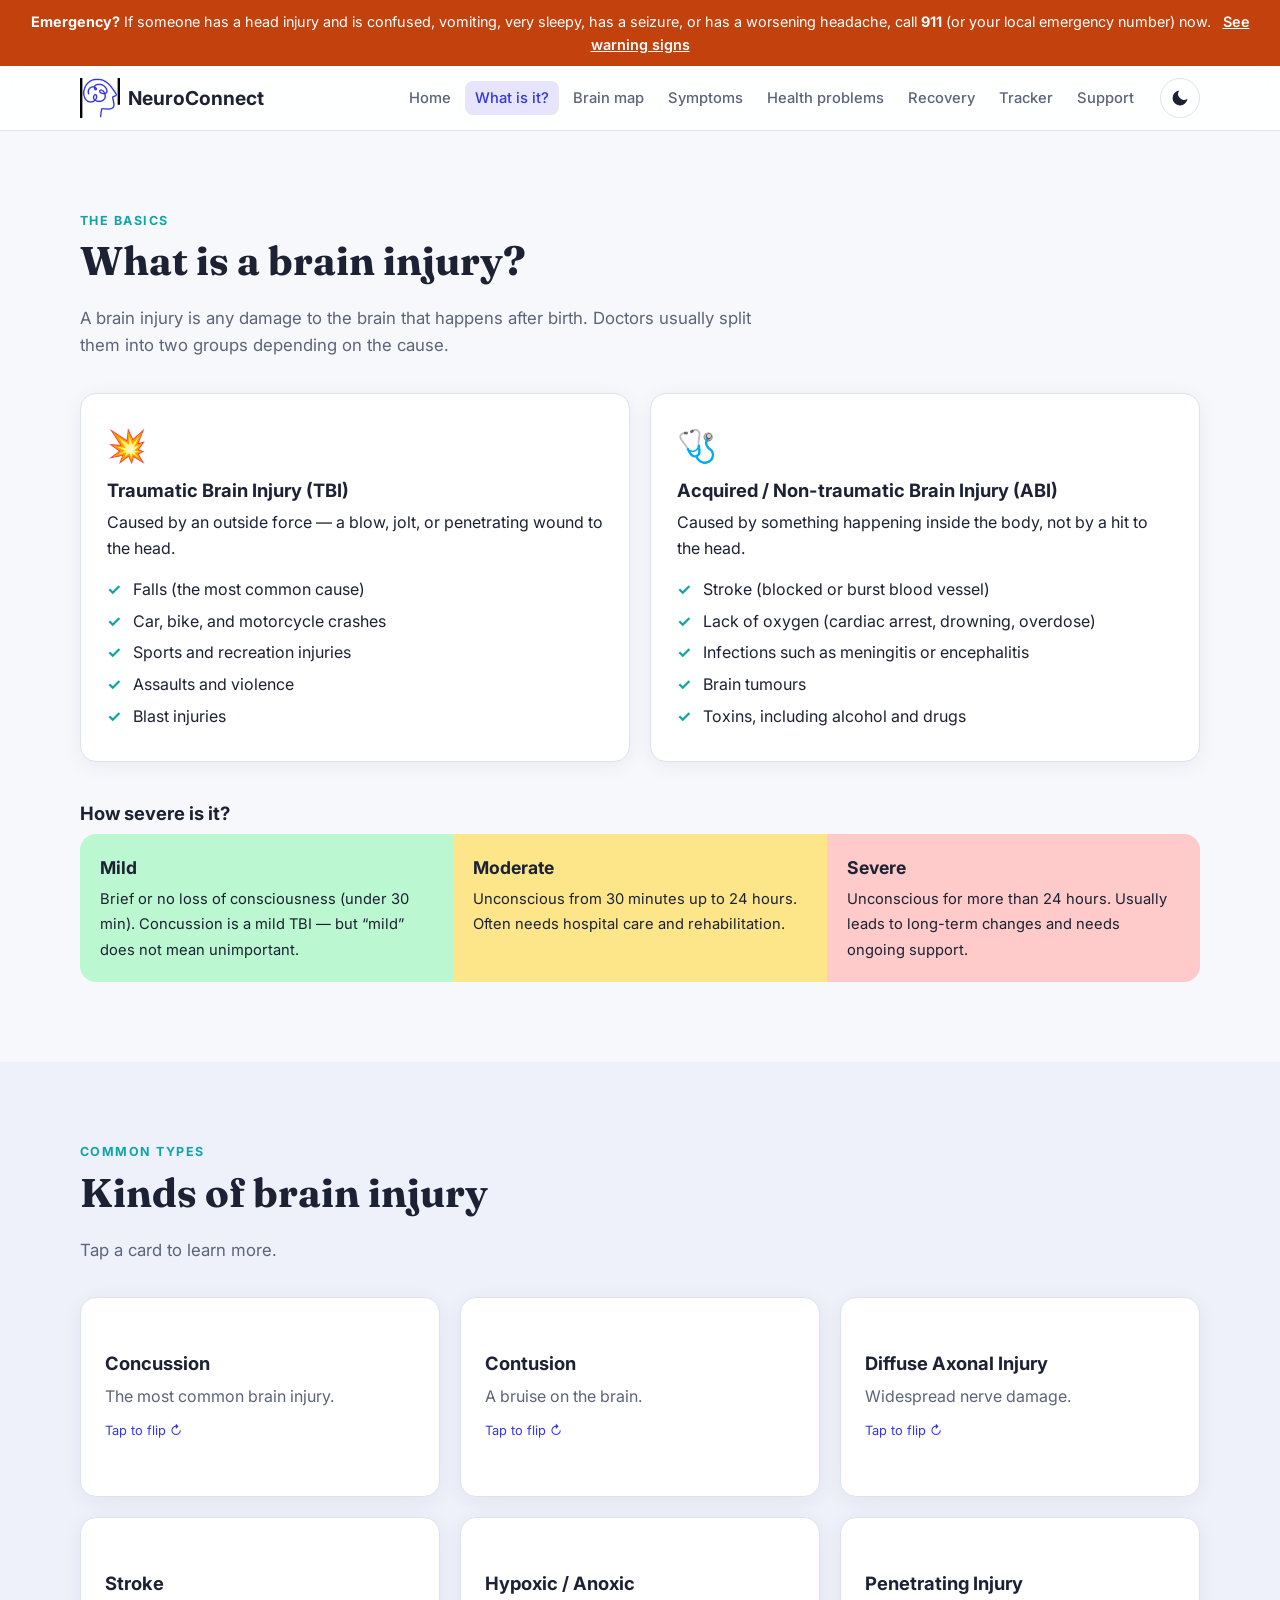
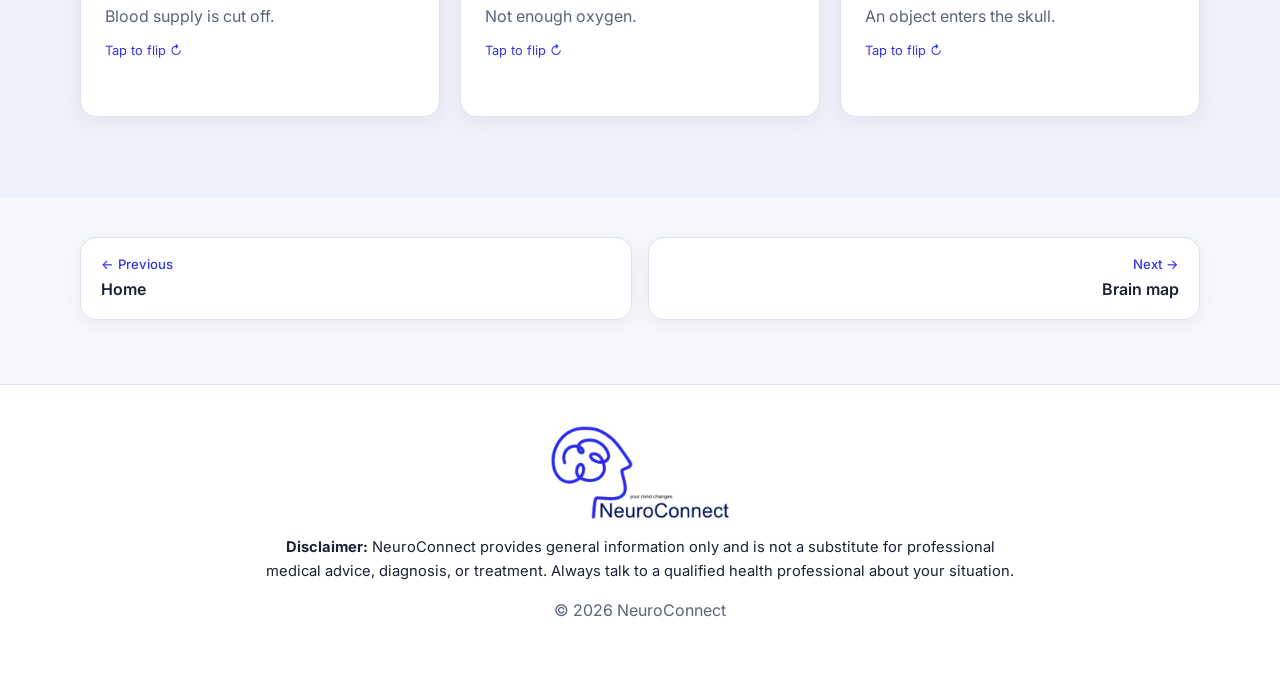
==== about.html @ c6fea346 "Add NeuroConnect brain injury information website Multi-page static site (HTML/CSS/JS) covering brai" ====
<!DOCTYPE html>
<html lang="en">
<head>
  <meta charset="UTF-8">
  <meta name="viewport" content="width=device-width, initial-scale=1.0">
  <title>What Is Brain Injury? – NeuroConnect</title>
  <meta name="description" content="NeuroConnect explains brain injury, its symptoms, related health problems, recovery, and where to find support.">
  <link rel="preconnect" href="https://fonts.googleapis.com">
  <link rel="preconnect" href="https://fonts.gstatic.com" crossorigin>
  <link href="https://fonts.googleapis.com/css2?family=Inter:wght@400;500;600;700&family=Fraunces:wght@600;700&display=swap" rel="stylesheet">
  <link rel="icon" type="image/png" href="images/icon.png">
  <link rel="apple-touch-icon" href="images/icon.png">
  <link rel="stylesheet" href="styles.css">
</head>
<body>


  <!-- Emergency banner -->
  <div class="alert-bar" role="alert">
    <strong>Emergency?</strong> If someone has a head injury and is confused, vomiting, very sleepy, has a seizure, or has a worsening headache, call <strong>911</strong> (or your local emergency number) now.
    <a href="symptoms.html#warning-signs">See warning signs</a>
  </div>


  <!-- Navigation -->
  <header class="site-header">
    <nav class="nav container">
      <a href="index.html" class="logo">
        <img src="images/icon.png" alt="" class="logo-mark logo-light" width="40" height="40">
        <img src="images/icon-dark.png" alt="" class="logo-mark logo-dark" width="40" height="40">
        NeuroConnect
      </a>
      <button class="nav-toggle" aria-expanded="false" aria-controls="nav-links" aria-label="Open menu">
        <span></span><span></span><span></span>
      </button>
      <ul class="nav-links" id="nav-links">
        <li><a href="index.html">Home</a></li>
        <li><a href="about.html" class="active" aria-current="page">What is it?</a></li>
        <li><a href="brain-map.html">Brain map</a></li>
        <li><a href="symptoms.html">Symptoms</a></li>
        <li><a href="health.html">Health problems</a></li>
        <li><a href="recovery.html">Recovery</a></li>
        <li><a href="tracker.html">Tracker</a></li>
        <li><a href="support.html">Support</a></li>
      </ul>
      <button class="theme-toggle" aria-label="Toggle dark mode" title="Toggle dark mode">
        <svg class="icon-moon" viewBox="0 0 24 24" width="20" height="20"><path d="M21 12.8A9 9 0 1 1 11.2 3a7 7 0 0 0 9.8 9.8z" fill="currentColor"/></svg>
        <svg class="icon-sun" viewBox="0 0 24 24" width="20" height="20"><circle cx="12" cy="12" r="5" fill="currentColor"/><g stroke="currentColor" stroke-width="2" stroke-linecap="round"><path d="M12 1v2M12 21v2M4.2 4.2l1.4 1.4M18.4 18.4l1.4 1.4M1 12h2M21 12h2M4.2 19.8l1.4-1.4M18.4 5.6l1.4-1.4"/></g></svg>
      </button>
    </nav>
  </header>

  <main id="top">

    <!-- About -->
    <section id="about" class="section">
      <div class="container">
        <p class="eyebrow">The basics</p>
        <h2>What is a brain injury?</h2>
        <p class="section-intro">A brain injury is any damage to the brain that happens after birth. Doctors usually split them into two groups depending on the cause.</p>
        <div class="card-grid two">
          <article class="card">
            <div class="card-icon">💥</div>
            <h3>Traumatic Brain Injury (TBI)</h3>
            <p>Caused by an outside force — a blow, jolt, or penetrating wound to the head.</p>
            <ul class="check-list">
              <li>Falls (the most common cause)</li>
              <li>Car, bike, and motorcycle crashes</li>
              <li>Sports and recreation injuries</li>
              <li>Assaults and violence</li>
              <li>Blast injuries</li>
            </ul>
          </article>
          <article class="card">
            <div class="card-icon">🩺</div>
            <h3>Acquired / Non-traumatic Brain Injury (ABI)</h3>
            <p>Caused by something happening inside the body, not by a hit to the head.</p>
            <ul class="check-list">
              <li>Stroke (blocked or burst blood vessel)</li>
              <li>Lack of oxygen (cardiac arrest, drowning, overdose)</li>
              <li>Infections such as meningitis or encephalitis</li>
              <li>Brain tumours</li>
              <li>Toxins, including alcohol and drugs</li>
            </ul>
          </article>
        </div>
        <div class="severity">
          <h3>How severe is it?</h3>
          <div class="severity-scale">
            <div class="sev sev-mild">
              <strong>Mild</strong>
              <span>Brief or no loss of consciousness (under 30 min). Concussion is a mild TBI — but “mild” does not mean unimportant.</span>
            </div>
            <div class="sev sev-moderate">
              <strong>Moderate</strong>
              <span>Unconscious from 30 minutes up to 24 hours. Often needs hospital care and rehabilitation.</span>
            </div>
            <div class="sev sev-severe">
              <strong>Severe</strong>
              <span>Unconscious for more than 24 hours. Usually leads to long-term changes and needs ongoing support.</span>
            </div>
          </div>
        </div>
      </div>
    </section>

    <!-- Types -->
    <section id="types" class="section alt">
      <div class="container">
        <p class="eyebrow">Common types</p>
        <h2>Kinds of brain injury</h2>
        <p class="section-intro">Tap a card to learn more.</p>
        <div class="card-grid three">
          <button class="flip-card" type="button">
            <div class="flip-inner">
              <div class="flip-front"><h3>Concussion</h3><p>The most common brain injury.</p></div>
              <div class="flip-back"><p>The brain moves quickly inside the skull, briefly changing how it works. Symptoms may appear right away or hours later. Rest, then a gradual return to activity, is key.</p></div>
            </div>
          </button>
          <button class="flip-card" type="button">
            <div class="flip-inner">
              <div class="flip-front"><h3>Contusion</h3><p>A bruise on the brain.</p></div>
              <div class="flip-back"><p>Bleeding and swelling in one area of brain tissue, often from a direct hit. Large contusions may need surgery to relieve pressure.</p></div>
            </div>
          </button>
          <button class="flip-card" type="button">
            <div class="flip-inner">
              <div class="flip-front"><h3>Diffuse Axonal Injury</h3><p>Widespread nerve damage.</p></div>
              <div class="flip-back"><p>Strong shaking or rotation stretches and tears the brain’s long nerve fibres (axons). It can cause coma and is often hard to see on scans.</p></div>
            </div>
          </button>
          <button class="flip-card" type="button">
            <div class="flip-inner">
              <div class="flip-front"><h3>Stroke</h3><p>Blood supply is cut off.</p></div>
              <div class="flip-back"><p>A clot (ischaemic) or bleed (haemorrhagic) stops blood reaching part of the brain. Remember <strong>BE FAST</strong>: Balance, Eyes, Face, Arms, Speech, Time to call 911.</p></div>
            </div>
          </button>
          <button class="flip-card" type="button">
            <div class="flip-inner">
              <div class="flip-front"><h3>Hypoxic / Anoxic</h3><p>Not enough oxygen.</p></div>
              <div class="flip-back"><p>Brain cells start to die after about 4 minutes without oxygen — from cardiac arrest, drowning, choking, or overdose.</p></div>
            </div>
          </button>
          <button class="flip-card" type="button">
            <div class="flip-inner">
              <div class="flip-front"><h3>Penetrating Injury</h3><p>An object enters the skull.</p></div>
              <div class="flip-back"><p>A bullet, knife, or bone fragment damages brain tissue directly. This is a medical emergency with high risk of infection.</p></div>
            </div>
          </button>
        </div>
      </div>
    </section>

    <nav class="pager container" aria-label="Page navigation">
      <a href="index.html" class="pager-prev"><span>← Previous</span>Home</a>
      <a href="brain-map.html" class="pager-next"><span>Next →</span>Brain map</a>
    </nav>

  </main>


  <footer class="site-footer">
    <div class="container">
      <img src="images/logo.png" alt="NeuroConnect" class="footer-logo logo-light" width="900" height="478">
      <img src="images/logo-dark.png" alt="NeuroConnect" class="footer-logo logo-dark" width="900" height="478">
      <p class="disclaimer"><strong>Disclaimer:</strong> NeuroConnect provides general information only and is not a substitute for professional medical advice, diagnosis, or treatment. Always talk to a qualified health professional about your situation.</p>
      <p class="muted">&copy; <span id="year"></span> NeuroConnect</p>
    </div>
  </footer>

  <button class="to-top" aria-label="Back to top">↑</button>

  <script src="script.js"></script>
</body>
</html>
---- styles.css ----
/* ===== Theme tokens ===== */
:root {
  --bg: #f7f8fc;
  --bg-alt: #eef1fa;
  --surface: #ffffff;
  --text: #1c2233;
  --muted: #5b6478;
  --border: #dde2ee;
  --primary: #3535e6;
  --primary-soft: #e6e5fd;
  --accent: #0ea5a4;
  --danger: #c2410c;
  --danger-soft: #fff1e8;
  --shadow: 0 4px 20px rgba(28, 34, 51, 0.06);
  --radius: 16px;

  --r-frontal: #818cf8;
  --r-parietal: #34d399;
  --r-temporal: #fbbf24;
  --r-occipital: #f472b6;
  --r-cerebellum: #60a5fa;
  --r-brainstem: #a78bfa;
}

:root[data-theme="dark"] {
  --bg: #0f1320;
  --bg-alt: #151a2b;
  --surface: #1b2135;
  --text: #e8ebf4;
  --muted: #a1a9bf;
  --border: #2a3150;
  --primary: #8b85ff;
  --primary-soft: #2a2a55;
  --accent: #2dd4bf;
  --danger: #fb923c;
  --danger-soft: #2d1d14;
  --shadow: 0 4px 20px rgba(0, 0, 0, 0.3);
}

/* ===== Base ===== */
*, *::before, *::after { box-sizing: border-box; }
html { scroll-behavior: smooth; scroll-padding-top: 80px; }
body {
  margin: 0;
  font-family: "Inter", system-ui, -apple-system, Segoe UI, sans-serif;
  background: var(--bg);
  color: var(--text);
  line-height: 1.6;
  transition: background 0.3s, color 0.3s;
}
h1, h2, h3 { line-height: 1.2; margin: 0 0 0.5em; }
h1, h2 { font-family: "Fraunces", Georgia, serif; }
h1 { font-size: clamp(2.2rem, 5vw, 3.5rem); }
h2 { font-size: clamp(1.8rem, 3.5vw, 2.5rem); }
h3 { font-size: 1.15rem; }
p { margin: 0 0 1em; }
a { color: var(--primary); }
img, svg { max-width: 100%; }

.container { width: min(1120px, 100% - 32px); margin-inline: auto; }
.narrow { width: min(760px, 100% - 32px); }
.section { padding: 80px 0; }
.section.alt { background: var(--bg-alt); }
.eyebrow {
  text-transform: uppercase; letter-spacing: 0.12em;
  font-size: 0.78rem; font-weight: 700; color: var(--accent); margin-bottom: 0.5em;
}
.section-intro { color: var(--muted); max-width: 680px; font-size: 1.05rem; margin-bottom: 2em; }
.muted { color: var(--muted); }
.sub-heading { margin-top: 3rem; }

/* ===== Alert bar ===== */
.alert-bar {
  background: var(--danger); color: #fff; text-align: center;
  padding: 10px 16px; font-size: 0.9rem;
}
.alert-bar a { color: #fff; font-weight: 600; margin-left: 8px; }

/* ===== Header / Nav ===== */
.site-header {
  position: sticky; top: 0; z-index: 50;
  background: color-mix(in srgb, var(--surface) 88%, transparent);
  backdrop-filter: blur(10px);
  border-bottom: 1px solid var(--border);
}
.nav { display: flex; align-items: center; gap: 16px; height: 64px; }
.logo {
  display: flex; align-items: center; gap: 8px;
  font-weight: 700; font-size: 1.2rem; text-decoration: none; color: var(--text);
}
.logo-mark { width: 40px; height: 40px; display: block; }
.nav-links { display: flex; gap: 4px; list-style: none; margin: 0 0 0 auto; padding: 0; }
.nav-links a {
  text-decoration: none; color: var(--muted); font-weight: 500; font-size: 0.92rem;
  padding: 8px 10px; border-radius: 8px; transition: 0.2s;
}
.nav-links a:hover, .nav-links a.active { color: var(--primary); background: var(--primary-soft); }
.theme-toggle {
  background: none; border: 1px solid var(--border); color: var(--text);
  width: 40px; height: 40px; border-radius: 50%; cursor: pointer;
  display: grid; place-items: center;
}
.icon-sun { display: none; }
[data-theme="dark"] .icon-sun { display: block; }
[data-theme="dark"] .icon-moon { display: none; }
.nav-toggle { display: none; }

/* ===== Buttons ===== */
.btn {
  display: inline-block; padding: 12px 24px; border-radius: 999px;
  font-weight: 600; text-decoration: none; border: 2px solid transparent;
  cursor: pointer; font-size: 1rem; font-family: inherit; transition: 0.2s;
}
.btn-primary { background: var(--primary); color: #fff; }
.btn-primary:hover { filter: brightness(1.1); transform: translateY(-1px); }
.btn-ghost { border-color: var(--primary); color: var(--primary); }
.btn-ghost:hover { background: var(--primary-soft); }
.btn-link { background: none; border: none; color: var(--danger); cursor: pointer; font: inherit; font-size: 0.9rem; }

/* ===== Hero ===== */
.hero {
  padding: 90px 0 70px;
  background:
    radial-gradient(circle at 85% 20%, color-mix(in srgb, var(--primary) 18%, transparent), transparent 45%),
    radial-gradient(circle at 10% 90%, color-mix(in srgb, var(--accent) 15%, transparent), transparent 40%);
}
.hero-grid { display: grid; grid-template-columns: 1.3fr 1fr; gap: 48px; align-items: center; }
.lead { font-size: 1.15rem; color: var(--muted); max-width: 560px; }
.hero-actions { display: flex; gap: 12px; flex-wrap: wrap; margin-top: 1.5em; }
.hero-stats { display: grid; gap: 16px; }
.stat {
  background: var(--surface); border: 1px solid var(--border);
  border-radius: var(--radius); padding: 18px 22px; box-shadow: var(--shadow);
}
.stat-num, .stat-unit { font-family: "Fraunces", serif; font-size: 2rem; font-weight: 700; color: var(--primary); }
.stat-unit { margin-left: 4px; font-size: 1.4rem; }
.stat p { margin: 4px 0 0; color: var(--muted); font-size: 0.92rem; }

/* ===== Cards ===== */
.card-grid { display: grid; gap: 20px; }
.card-grid.two { grid-template-columns: repeat(2, 1fr); }
.card-grid.three { grid-template-columns: repeat(3, 1fr); }
.card-grid.four { grid-template-columns: repeat(4, 1fr); }
.card {
  background: var(--surface); border: 1px solid var(--border);
  border-radius: var(--radius); padding: 26px; box-shadow: var(--shadow);
}
.card-icon { font-size: 2rem; margin-bottom: 8px; }
.check-list { padding: 0; list-style: none; margin: 0; }
.check-list li { padding-left: 26px; position: relative; margin: 6px 0; }
.check-list li::before {
  content: "✓"; position: absolute; left: 0; color: var(--accent); font-weight: 700;
}
.health-card { border-top: 4px solid var(--accent); transition: transform 0.2s; }
.health-card:hover { transform: translateY(-4px); }
.health-card p { color: var(--muted); margin: 0; }

/* Severity */
.severity { margin-top: 40px; }
.severity-scale { display: grid; grid-template-columns: repeat(3, 1fr); gap: 0; border-radius: var(--radius); overflow: hidden; }
.sev { padding: 20px; color: #1c2233; }
.sev strong { display: block; font-size: 1.1rem; margin-bottom: 4px; }
.sev span { font-size: 0.92rem; }
.sev-mild { background: #bbf7d0; }
.sev-moderate { background: #fde68a; }
.sev-severe { background: #fecaca; }

/* Flip cards */
.flip-card {
  background: none; border: none; padding: 0; perspective: 1000px;
  height: 200px; cursor: pointer; font: inherit; color: inherit; text-align: left;
}
.flip-inner {
  position: relative; width: 100%; height: 100%;
  transition: transform 0.6s; transform-style: preserve-3d;
}
.flip-card.flipped .flip-inner { transform: rotateY(180deg); }
.flip-front, .flip-back {
  position: absolute; inset: 0; backface-visibility: hidden;
  border-radius: var(--radius); padding: 24px;
  display: flex; flex-direction: column; justify-content: center;
  border: 1px solid var(--border); box-shadow: var(--shadow);
}
.flip-front { background: var(--surface); }
.flip-front p { color: var(--muted); margin: 0; }
.flip-front::after { content: "Tap to flip ↻"; font-size: 0.8rem; color: var(--primary); margin-top: 12px; }
.flip-back {
  background: var(--primary); color: #fff; transform: rotateY(180deg); font-size: 0.95rem;
}
.flip-back p { margin: 0; }

/* ===== Brain map ===== */
.brain-layout { display: grid; grid-template-columns: 1.2fr 1fr; gap: 32px; align-items: start; }
.brain-figure { background: var(--surface); border: 1px solid var(--border); border-radius: var(--radius); padding: 20px; box-shadow: var(--shadow); }
.brain-svg { width: 100%; height: auto; display: block; }
.region {
  stroke: var(--surface); stroke-width: 3; cursor: pointer;
  transition: opacity 0.2s, transform 0.2s; opacity: 0.85; outline: none;
}
.region[data-region="frontal"] { fill: var(--r-frontal); }
.region[data-region="parietal"] { fill: var(--r-parietal); }
.region[data-region="temporal"] { fill: var(--r-temporal); }
.region[data-region="occipital"] { fill: var(--r-occipital); }
.region[data-region="cerebellum"] { fill: var(--r-cerebellum); }
.region[data-region="brainstem"] { fill: var(--r-brainstem); }
.region:hover, .region:focus-visible { opacity: 1; }
.brain-svg.has-active .region { opacity: 0.35; }
.brain-svg.has-active .region.active { opacity: 1; stroke: var(--text); }
.brain-legend { display: flex; flex-wrap: wrap; gap: 8px; margin-top: 16px; justify-content: center; }
.brain-legend button {
  border: 1px solid var(--border); background: var(--bg); color: var(--text);
  padding: 6px 12px; border-radius: 999px; cursor: pointer; font: inherit; font-size: 0.85rem;
  display: flex; align-items: center; gap: 6px;
}
.brain-legend button::before { content: ""; width: 10px; height: 10px; border-radius: 50%; background: var(--dot); }
.brain-legend button.active { border-color: var(--primary); background: var(--primary-soft); }
.brain-info h3 { font-size: 1.4rem; }
.brain-info h4 { margin: 1em 0 0.4em; font-size: 0.95rem; color: var(--accent); }
.brain-info ul { margin: 0; padding-left: 20px; }

/* ===== Tabs ===== */
.tabs { display: flex; gap: 8px; flex-wrap: wrap; margin-bottom: 20px; }
.tab {
  border: 1px solid var(--border); background: var(--surface); color: var(--text);
  padding: 10px 20px; border-radius: 999px; cursor: pointer; font: inherit; font-weight: 500;
}
.tab.active { background: var(--primary); color: #fff; border-color: var(--primary); }
.tab-panel { animation: fade 0.3s; }
@keyframes fade { from { opacity: 0; transform: translateY(6px); } to { opacity: 1; transform: none; } }
.pill-list { display: flex; flex-wrap: wrap; gap: 10px; list-style: none; padding: 0; margin: 0; }
.pill-list li {
  background: var(--surface); border: 1px solid var(--border);
  padding: 10px 16px; border-radius: 12px; box-shadow: var(--shadow);
}

/* Warning */
.warning { margin-top: 40px; background: var(--danger-soft); border: 2px solid var(--danger); }
.warning h3 { color: var(--danger); }
.warning-grid { display: grid; grid-template-columns: 1fr 1fr; gap: 0 24px; }
.warning ul { margin: 0; padding-left: 20px; }
.warning li { margin: 6px 0; }
.warning-cta { margin: 16px 0 0; font-size: 1.1rem; }

/* ===== Timeline ===== */
.timeline { list-style: none; padding: 0; margin: 0; position: relative; }
.timeline::before {
  content: ""; position: absolute; left: 21px; top: 10px; bottom: 10px;
  width: 2px; background: var(--border);
}
.timeline li { display: flex; gap: 20px; margin-bottom: 28px; position: relative; }
.tl-dot {
  flex: none; width: 44px; height: 44px; border-radius: 50%;
  background: var(--primary); color: #fff; display: grid; place-items: center; font-weight: 700;
}
.timeline p { color: var(--muted); margin: 0; }

.tip {
  background: var(--surface); border: 1px solid var(--border);
  border-radius: var(--radius); padding: 20px; text-align: center;
}
.tip span { font-size: 1.8rem; }
.tip p { margin: 8px 0 0; font-size: 0.93rem; }

/* ===== Tracker ===== */
.tracker-layout { display: grid; grid-template-columns: 1fr 1.2fr; gap: 24px; align-items: start; }
.tracker-form { display: grid; gap: 16px; }
.tracker-form label { display: grid; gap: 6px; font-weight: 500; font-size: 0.95rem; }
.tracker-form label output { font-weight: 700; color: var(--primary); }
.tracker-form label:has(output) { grid-template-columns: 1fr auto; }
.tracker-form label:has(output) input { grid-column: 1 / -1; }
.tracker-form input[type="date"],
.tracker-form input[type="number"],
.tracker-form textarea {
  font: inherit; padding: 10px 12px; border-radius: 10px;
  border: 1px solid var(--border); background: var(--bg); color: var(--text);
}
.tracker-form input[type="range"] { accent-color: var(--primary); width: 100%; }
.log-head { display: flex; justify-content: space-between; align-items: center; }
.log-list { list-style: none; padding: 0; margin: 0; display: grid; gap: 10px; max-height: 420px; overflow-y: auto; }
.log-list li {
  border: 1px solid var(--border); border-radius: 12px; padding: 12px 14px; background: var(--bg);
  display: grid; grid-template-columns: 1fr auto; gap: 4px 12px;
}
.log-date { font-weight: 600; }
.log-meta { display: flex; flex-wrap: wrap; gap: 6px; grid-column: 1 / -1; }
.log-meta span { font-size: 0.8rem; padding: 2px 8px; border-radius: 999px; background: var(--primary-soft); }
.log-notes { grid-column: 1 / -1; color: var(--muted); font-size: 0.88rem; margin: 0; }
.log-del { background: none; border: none; color: var(--muted); cursor: pointer; font-size: 1.1rem; }
.log-del:hover { color: var(--danger); }

/* ===== FAQ ===== */
.accordion { display: grid; gap: 12px; }
.accordion details {
  background: var(--surface); border: 1px solid var(--border);
  border-radius: 12px; padding: 0 20px;
}
.accordion summary {
  cursor: pointer; padding: 18px 0; font-weight: 600; list-style: none;
  display: flex; justify-content: space-between; align-items: center; gap: 12px;
}
.accordion summary::-webkit-details-marker { display: none; }
.accordion summary::after { content: "+"; font-size: 1.4rem; color: var(--primary); transition: transform 0.2s; }
.accordion details[open] summary::after { transform: rotate(45deg); }
.accordion details p { color: var(--muted); padding-bottom: 18px; margin: 0; }

/* ===== Resources ===== */
.resource { text-decoration: none; color: var(--text); transition: transform 0.2s, border-color 0.2s; }
.resource:hover { transform: translateY(-4px); border-color: var(--primary); }
.resource p { color: var(--muted); }
.arrow { color: var(--primary); font-weight: 600; }

/* ===== Footer ===== */
.site-footer { background: var(--surface); border-top: 1px solid var(--border); padding: 40px 0; text-align: center; }
.disclaimer { max-width: 760px; margin: 0 auto 1em; font-size: 0.92rem; }

.to-top {
  position: fixed; right: 20px; bottom: 20px; width: 48px; height: 48px;
  border-radius: 50%; border: none; background: var(--primary); color: #fff;
  font-size: 1.3rem; cursor: pointer; box-shadow: var(--shadow);
  opacity: 0; pointer-events: none; transition: opacity 0.3s;
}
.to-top.show { opacity: 1; pointer-events: auto; }

/* Reveal on scroll */
.reveal { opacity: 0; transform: translateY(20px); transition: opacity 0.6s, transform 0.6s; }
.reveal.visible { opacity: 1; transform: none; }

/* ===== Responsive ===== */
@media (max-width: 960px) {
  .card-grid.three { grid-template-columns: repeat(2, 1fr); }
  .card-grid.four { grid-template-columns: repeat(2, 1fr); }
  .hero-grid, .brain-layout, .tracker-layout { grid-template-columns: 1fr; }

  .nav-toggle {
    display: flex; flex-direction: column; gap: 5px; margin-left: auto;
    background: none; border: none; cursor: pointer; padding: 8px;
  }
  .nav-toggle span { width: 22px; height: 2px; background: var(--text); transition: 0.3s; }
  .nav-toggle[aria-expanded="true"] span:nth-child(1) { transform: translateY(7px) rotate(45deg); }
  .nav-toggle[aria-expanded="true"] span:nth-child(2) { opacity: 0; }
  .nav-toggle[aria-expanded="true"] span:nth-child(3) { transform: translateY(-7px) rotate(-45deg); }
  .nav-links {
    position: absolute; top: 64px; left: 0; right: 0; flex-direction: column;
    background: var(--surface); border-bottom: 1px solid var(--border);
    padding: 12px 16px; display: none;
  }
  .nav-links.open { display: flex; }
}

@media (max-width: 600px) {
  .section { padding: 56px 0; }
  .card-grid.two, .card-grid.three, .severity-scale, .warning-grid { grid-template-columns: 1fr; }
  .card-grid.four { grid-template-columns: 1fr 1fr; }
  .hero { padding: 56px 0 48px; }
}

@media (prefers-reduced-motion: reduce) {
  html { scroll-behavior: auto; }
  *, *::before, *::after { transition: none !important; animation: none !important; }
  .reveal { opacity: 1; transform: none; }
}

/* ===== Logo ===== */
.hero-logo { display: block; width: min(340px, 80%); height: auto; margin: 0 0 24px -8px; }
.footer-logo { display: block; width: 180px; height: auto; margin: 0 auto 16px; }
.logo-dark { display: none; }
[data-theme="dark"] .logo-light { display: none; }
[data-theme="dark"] .logo-dark { display: block; }

/* ===== Multi-page ===== */
.page-card { display: flex; flex-direction: column; }
.page-card p { flex: 1; }
.page-icon { font-size: 2rem; margin-bottom: 8px; }
.warning .btn { margin-top: 8px; }

.pager {
  display: grid; grid-template-columns: 1fr 1fr; gap: 16px;
  padding: 0 0 64px; margin-top: 8px;
}
.pager a {
  display: flex; flex-direction: column; gap: 2px;
  background: var(--surface); border: 1px solid var(--border); border-radius: var(--radius);
  padding: 16px 20px; text-decoration: none; color: var(--text); font-weight: 600;
  box-shadow: var(--shadow); transition: border-color 0.2s, transform 0.2s;
}
.pager a:hover { border-color: var(--primary); transform: translateY(-2px); }
.pager a span { font-size: 0.82rem; font-weight: 500; color: var(--primary); }
.pager-next { text-align: right; grid-column: 2; }
.section + .pager { padding-top: 0; }
.section.alt + .pager { padding-top: 32px; }
@media (max-width: 600px) {
  .pager { grid-template-columns: 1fr; }
  .pager-next { grid-column: 1; }
}
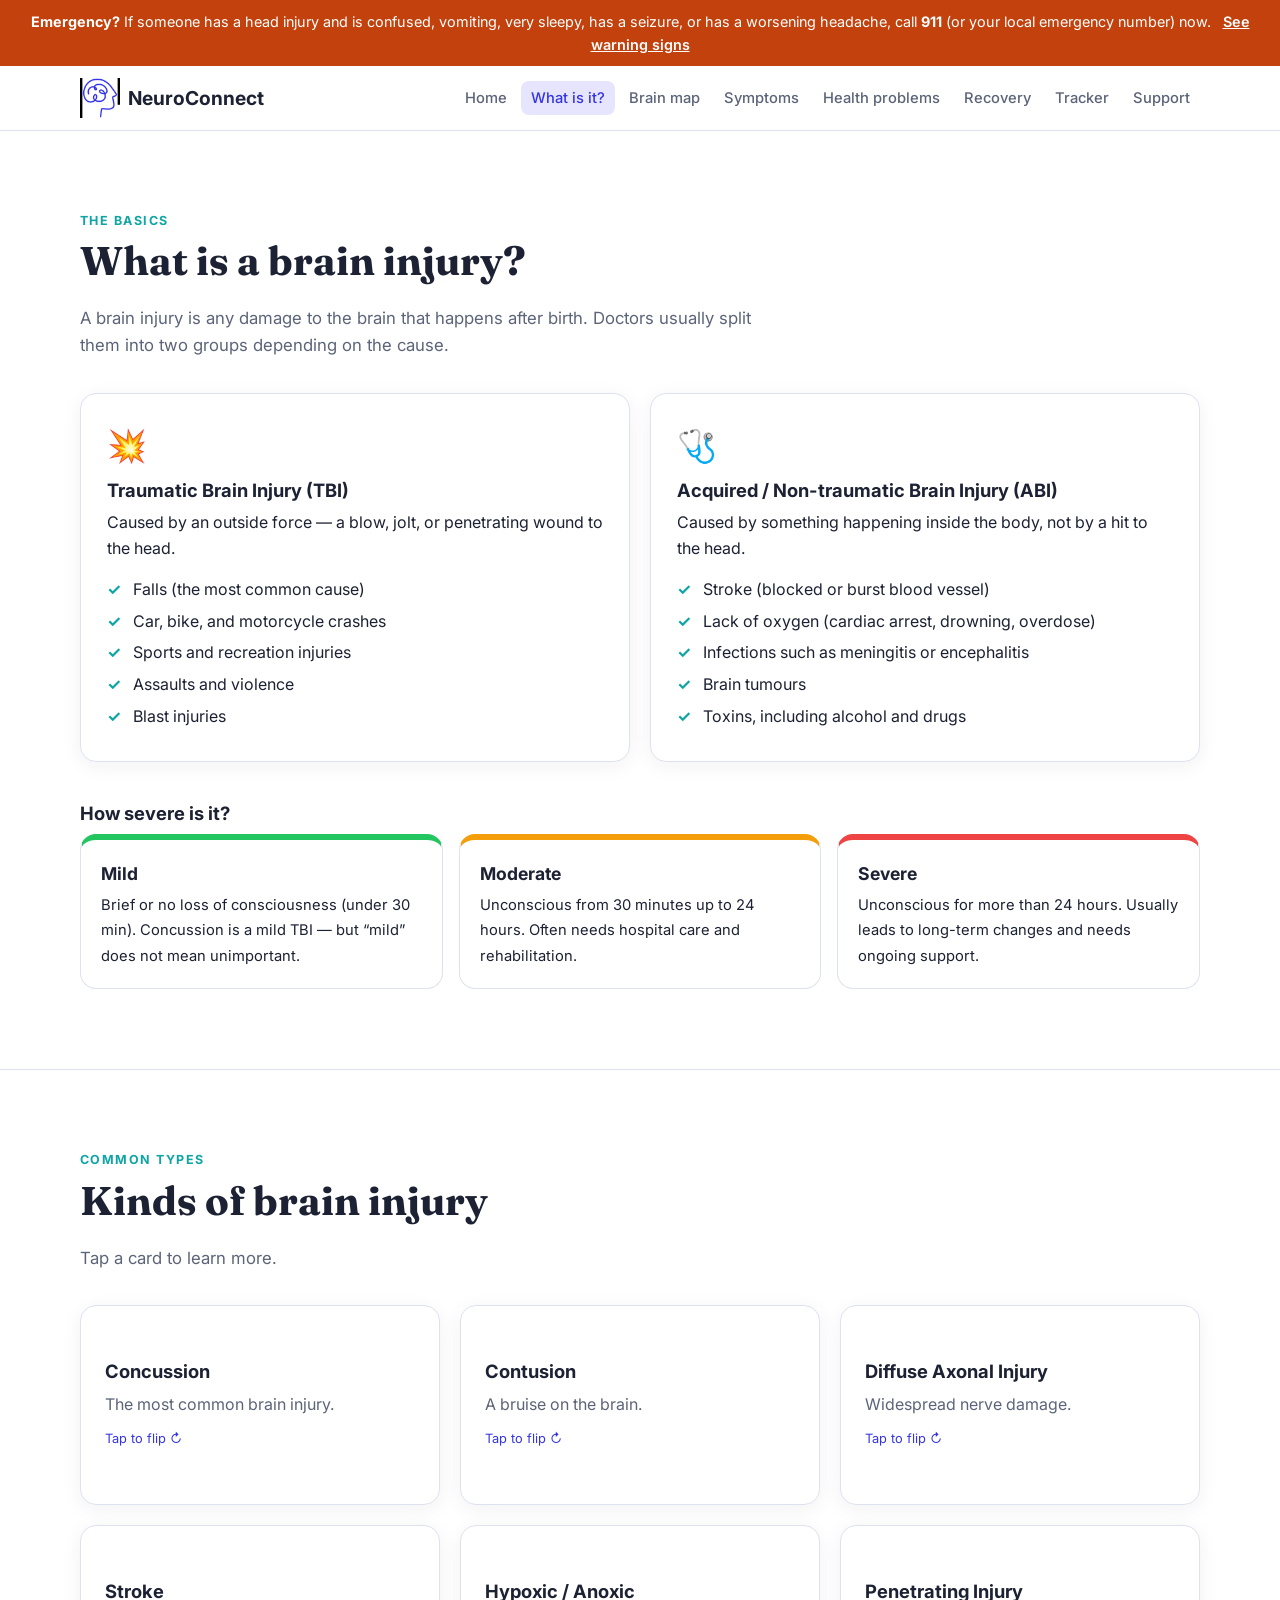
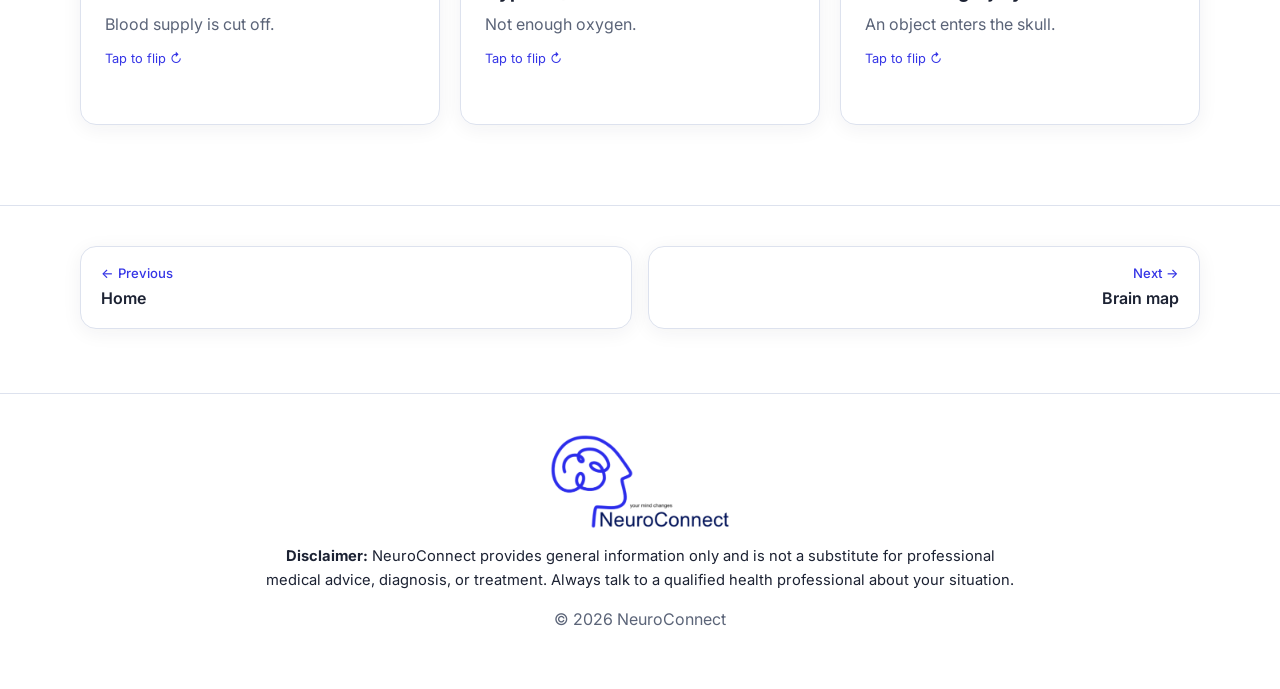
==== commit 5675b85d: "Use a white background throughout and remove dark mode Replace the grey alternate sections and hero " ====
--- a/about.html
+++ b/about.html
@@ -26,8 +26,7 @@
   <header class="site-header">
     <nav class="nav container">
       <a href="index.html" class="logo">
-        <img src="images/icon.png" alt="" class="logo-mark logo-light" width="40" height="40">
-        <img src="images/icon-dark.png" alt="" class="logo-mark logo-dark" width="40" height="40">
+        <img src="images/icon.png" alt="" class="logo-mark" width="40" height="40">
         NeuroConnect
       </a>
       <button class="nav-toggle" aria-expanded="false" aria-controls="nav-links" aria-label="Open menu">
@@ -43,10 +42,6 @@
         <li><a href="tracker.html">Tracker</a></li>
         <li><a href="support.html">Support</a></li>
       </ul>
-      <button class="theme-toggle" aria-label="Toggle dark mode" title="Toggle dark mode">
-        <svg class="icon-moon" viewBox="0 0 24 24" width="20" height="20"><path d="M21 12.8A9 9 0 1 1 11.2 3a7 7 0 0 0 9.8 9.8z" fill="currentColor"/></svg>
-        <svg class="icon-sun" viewBox="0 0 24 24" width="20" height="20"><circle cx="12" cy="12" r="5" fill="currentColor"/><g stroke="currentColor" stroke-width="2" stroke-linecap="round"><path d="M12 1v2M12 21v2M4.2 4.2l1.4 1.4M18.4 18.4l1.4 1.4M1 12h2M21 12h2M4.2 19.8l1.4-1.4M18.4 5.6l1.4-1.4"/></g></svg>
-      </button>
     </nav>
   </header>
 
@@ -161,8 +156,7 @@
 
   <footer class="site-footer">
     <div class="container">
-      <img src="images/logo.png" alt="NeuroConnect" class="footer-logo logo-light" width="900" height="478">
-      <img src="images/logo-dark.png" alt="NeuroConnect" class="footer-logo logo-dark" width="900" height="478">
+      <img src="images/logo.png" alt="NeuroConnect" class="footer-logo" width="900" height="478">
       <p class="disclaimer"><strong>Disclaimer:</strong> NeuroConnect provides general information only and is not a substitute for professional medical advice, diagnosis, or treatment. Always talk to a qualified health professional about your situation.</p>
       <p class="muted">&copy; <span id="year"></span> NeuroConnect</p>
     </div>
--- a/styles.css
+++ b/styles.css
@@ -1,7 +1,6 @@
-/* ===== Theme tokens ===== */
+/* ===== Design tokens ===== */
 :root {
-  --bg: #f7f8fc;
-  --bg-alt: #eef1fa;
+  --bg: #ffffff;
   --surface: #ffffff;
   --text: #1c2233;
   --muted: #5b6478;
@@ -10,7 +9,6 @@
   --primary-soft: #e6e5fd;
   --accent: #0ea5a4;
   --danger: #c2410c;
-  --danger-soft: #fff1e8;
   --shadow: 0 4px 20px rgba(28, 34, 51, 0.06);
   --radius: 16px;
 
@@ -20,21 +18,6 @@
   --r-occipital: #f472b6;
   --r-cerebellum: #60a5fa;
   --r-brainstem: #a78bfa;
-}
-
-:root[data-theme="dark"] {
-  --bg: #0f1320;
-  --bg-alt: #151a2b;
-  --surface: #1b2135;
-  --text: #e8ebf4;
-  --muted: #a1a9bf;
-  --border: #2a3150;
-  --primary: #8b85ff;
-  --primary-soft: #2a2a55;
-  --accent: #2dd4bf;
-  --danger: #fb923c;
-  --danger-soft: #2d1d14;
-  --shadow: 0 4px 20px rgba(0, 0, 0, 0.3);
 }
 
 /* ===== Base ===== */
@@ -46,7 +29,6 @@
   background: var(--bg);
   color: var(--text);
   line-height: 1.6;
-  transition: background 0.3s, color 0.3s;
 }
 h1, h2, h3 { line-height: 1.2; margin: 0 0 0.5em; }
 h1, h2 { font-family: "Fraunces", Georgia, serif; }
@@ -60,7 +42,7 @@
 .container { width: min(1120px, 100% - 32px); margin-inline: auto; }
 .narrow { width: min(760px, 100% - 32px); }
 .section { padding: 80px 0; }
-.section.alt { background: var(--bg-alt); }
+.section.alt { border-top: 1px solid var(--border); border-bottom: 1px solid var(--border); }
 .eyebrow {
   text-transform: uppercase; letter-spacing: 0.12em;
   font-size: 0.78rem; font-weight: 700; color: var(--accent); margin-bottom: 0.5em;
@@ -79,8 +61,7 @@
 /* ===== Header / Nav ===== */
 .site-header {
   position: sticky; top: 0; z-index: 50;
-  background: color-mix(in srgb, var(--surface) 88%, transparent);
-  backdrop-filter: blur(10px);
+  background: #fff;
   border-bottom: 1px solid var(--border);
 }
 .nav { display: flex; align-items: center; gap: 16px; height: 64px; }
@@ -95,14 +76,6 @@
   padding: 8px 10px; border-radius: 8px; transition: 0.2s;
 }
 .nav-links a:hover, .nav-links a.active { color: var(--primary); background: var(--primary-soft); }
-.theme-toggle {
-  background: none; border: 1px solid var(--border); color: var(--text);
-  width: 40px; height: 40px; border-radius: 50%; cursor: pointer;
-  display: grid; place-items: center;
-}
-.icon-sun { display: none; }
-[data-theme="dark"] .icon-sun { display: block; }
-[data-theme="dark"] .icon-moon { display: none; }
 .nav-toggle { display: none; }
 
 /* ===== Buttons ===== */
@@ -120,9 +93,6 @@
 /* ===== Hero ===== */
 .hero {
   padding: 90px 0 70px;
-  background:
-    radial-gradient(circle at 85% 20%, color-mix(in srgb, var(--primary) 18%, transparent), transparent 45%),
-    radial-gradient(circle at 10% 90%, color-mix(in srgb, var(--accent) 15%, transparent), transparent 40%);
 }
 .hero-grid { display: grid; grid-template-columns: 1.3fr 1fr; gap: 48px; align-items: center; }
 .lead { font-size: 1.15rem; color: var(--muted); max-width: 560px; }
@@ -157,13 +127,13 @@
 
 /* Severity */
 .severity { margin-top: 40px; }
-.severity-scale { display: grid; grid-template-columns: repeat(3, 1fr); gap: 0; border-radius: var(--radius); overflow: hidden; }
-.sev { padding: 20px; color: #1c2233; }
+.severity-scale { display: grid; grid-template-columns: repeat(3, 1fr); gap: 16px; }
+.sev { padding: 20px; background: #fff; border: 1px solid var(--border); border-top: 6px solid; border-radius: var(--radius); }
 .sev strong { display: block; font-size: 1.1rem; margin-bottom: 4px; }
 .sev span { font-size: 0.92rem; }
-.sev-mild { background: #bbf7d0; }
-.sev-moderate { background: #fde68a; }
-.sev-severe { background: #fecaca; }
+.sev-mild { border-top-color: #22c55e; }
+.sev-moderate { border-top-color: #f59e0b; }
+.sev-severe { border-top-color: #ef4444; }
 
 /* Flip cards */
 .flip-card {
@@ -234,7 +204,7 @@
 }
 
 /* Warning */
-.warning { margin-top: 40px; background: var(--danger-soft); border: 2px solid var(--danger); }
+.warning { margin-top: 40px; border: 2px solid var(--danger); }
 .warning h3 { color: var(--danger); }
 .warning-grid { display: grid; grid-template-columns: 1fr 1fr; gap: 0 24px; }
 .warning ul { margin: 0; padding-left: 20px; }
@@ -363,9 +333,6 @@
 /* ===== Logo ===== */
 .hero-logo { display: block; width: min(340px, 80%); height: auto; margin: 0 0 24px -8px; }
 .footer-logo { display: block; width: 180px; height: auto; margin: 0 auto 16px; }
-.logo-dark { display: none; }
-[data-theme="dark"] .logo-light { display: none; }
-[data-theme="dark"] .logo-dark { display: block; }
 
 /* ===== Multi-page ===== */
 .page-card { display: flex; flex-direction: column; }
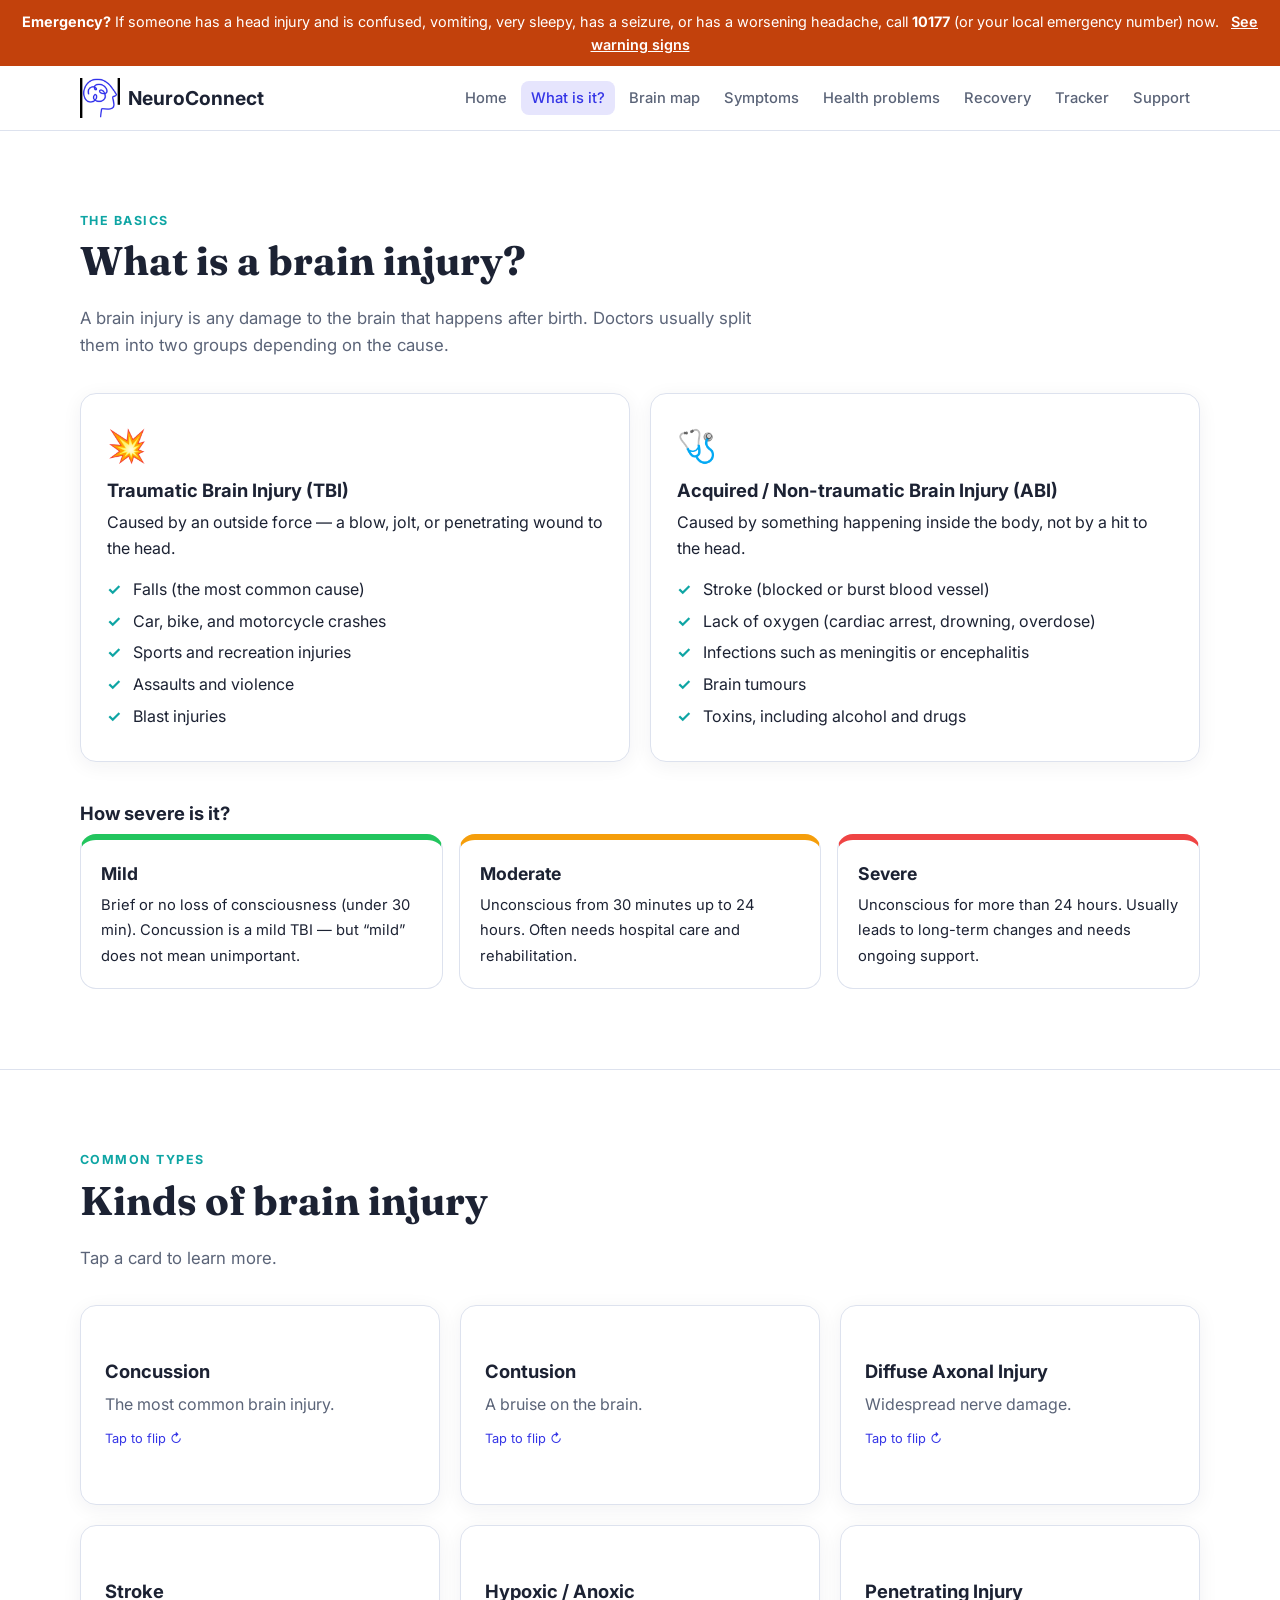
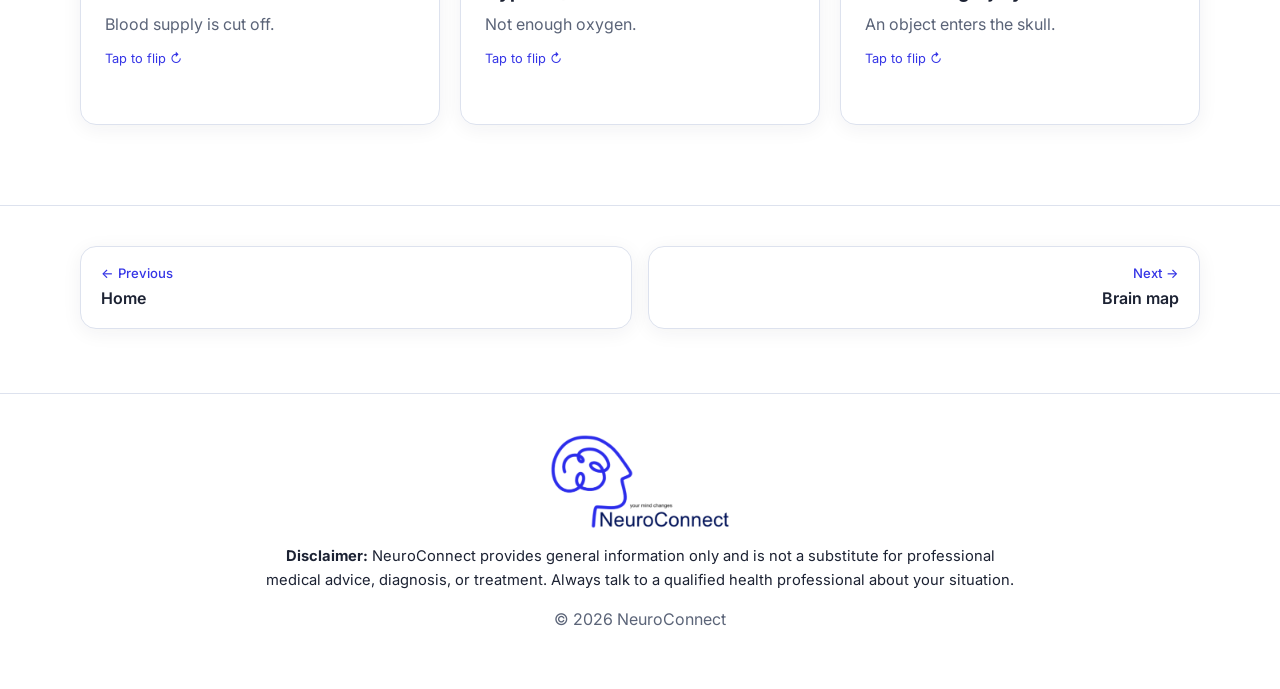
==== commit 92d092c0: "Change emergency number from 911 to 10177 Co-Authored-By: Claude Opus 5.5 <noreply@anthropic.com>" ====
--- a/about.html
+++ b/about.html
@@ -17,7 +17,7 @@
 
   <!-- Emergency banner -->
   <div class="alert-bar" role="alert">
-    <strong>Emergency?</strong> If someone has a head injury and is confused, vomiting, very sleepy, has a seizure, or has a worsening headache, call <strong>911</strong> (or your local emergency number) now.
+    <strong>Emergency?</strong> If someone has a head injury and is confused, vomiting, very sleepy, has a seizure, or has a worsening headache, call <strong>10177</strong> (or your local emergency number) now.
     <a href="symptoms.html#warning-signs">See warning signs</a>
   </div>
 
@@ -127,7 +127,7 @@
           <button class="flip-card" type="button">
             <div class="flip-inner">
               <div class="flip-front"><h3>Stroke</h3><p>Blood supply is cut off.</p></div>
-              <div class="flip-back"><p>A clot (ischaemic) or bleed (haemorrhagic) stops blood reaching part of the brain. Remember <strong>BE FAST</strong>: Balance, Eyes, Face, Arms, Speech, Time to call 911.</p></div>
+              <div class="flip-back"><p>A clot (ischaemic) or bleed (haemorrhagic) stops blood reaching part of the brain. Remember <strong>BE FAST</strong>: Balance, Eyes, Face, Arms, Speech, Time to call 10177.</p></div>
             </div>
           </button>
           <button class="flip-card" type="button">
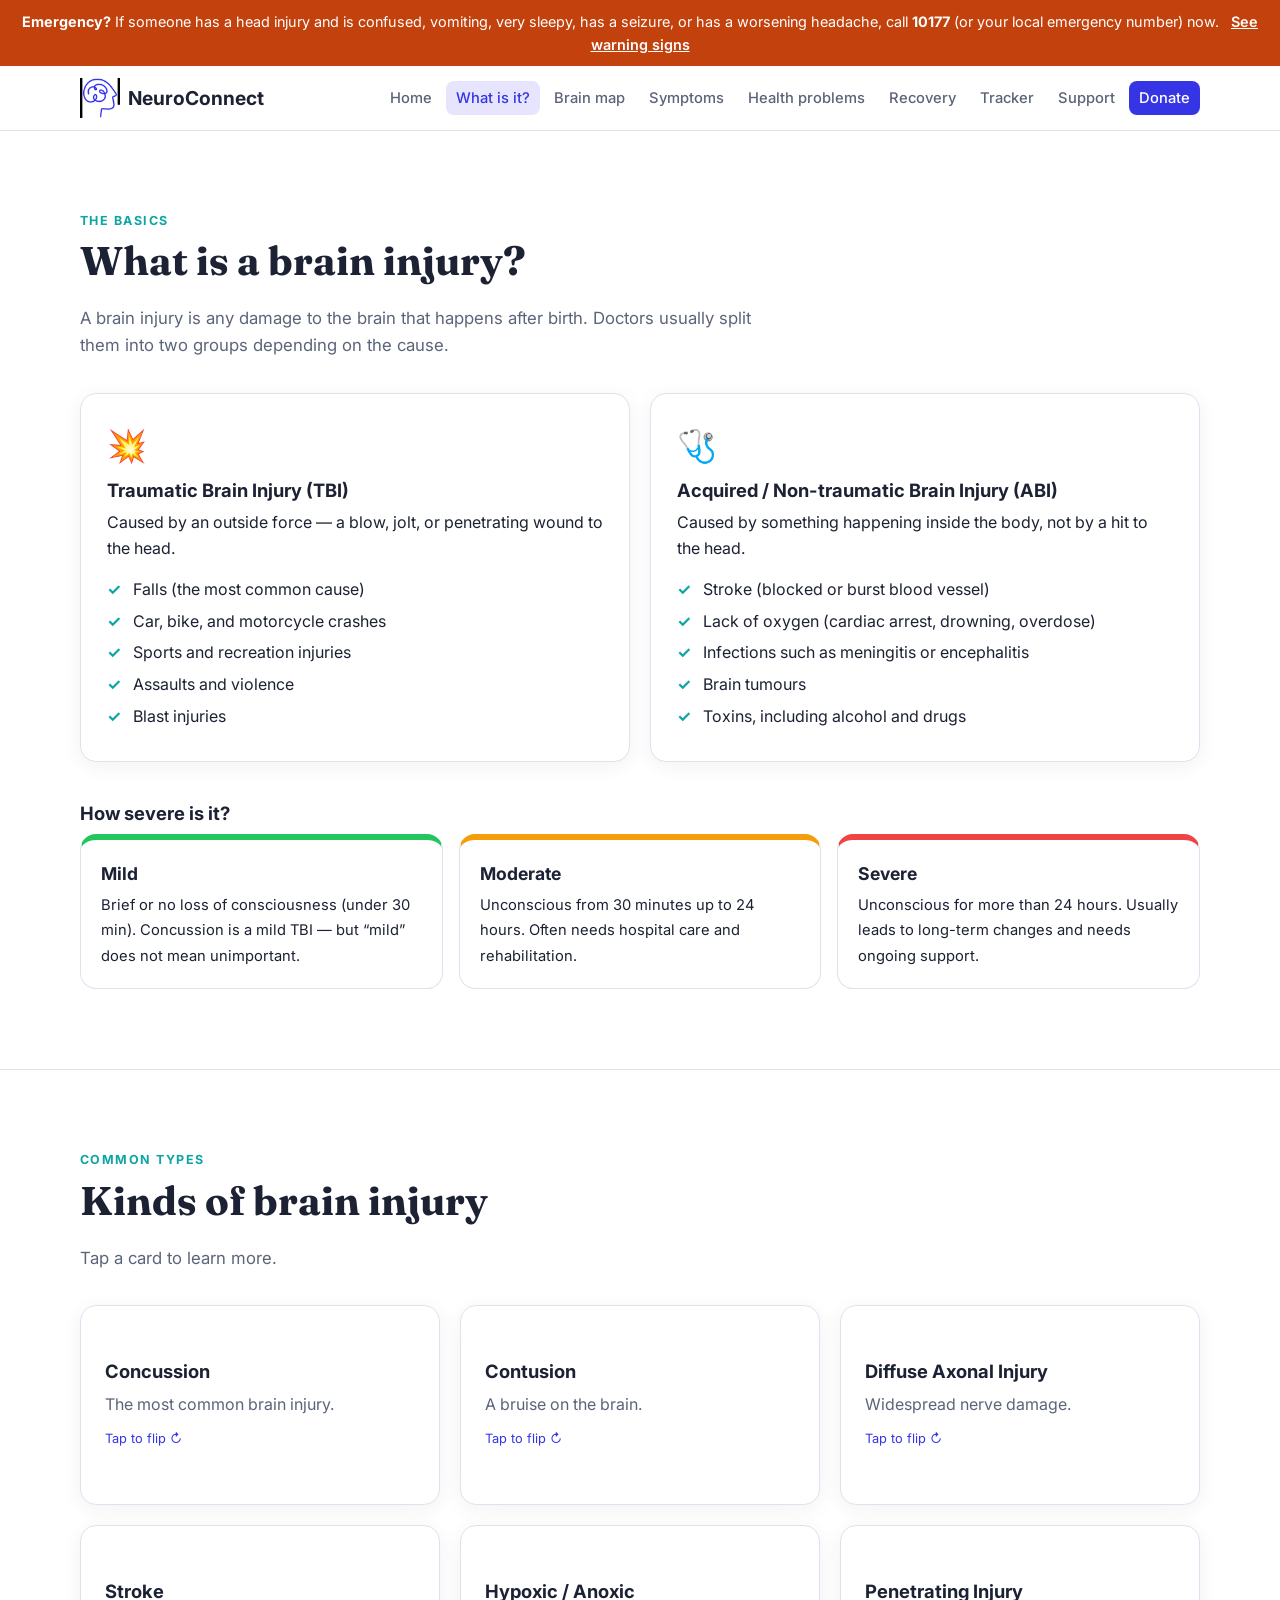
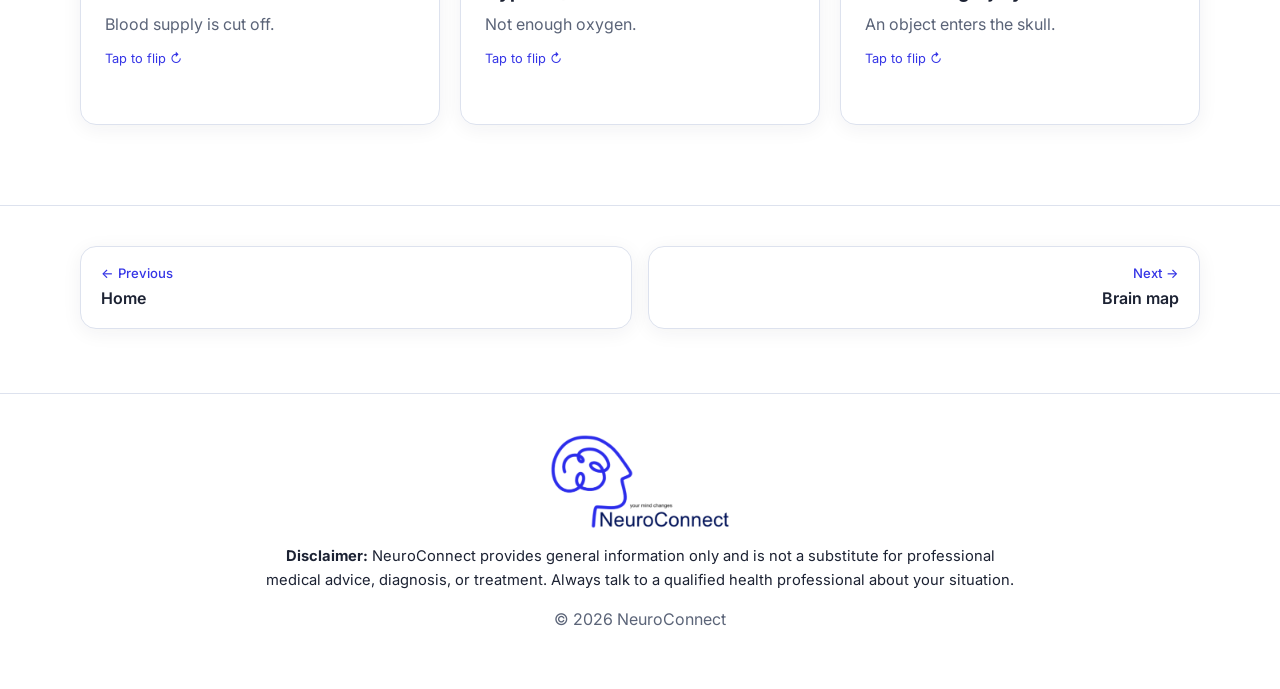
==== commit 14a776ec: "Add donate page with PayFast New donate.html with preset and custom rand amounts posting to PayFast," ====
--- a/about.html
+++ b/about.html
@@ -41,6 +41,7 @@
         <li><a href="recovery.html">Recovery</a></li>
         <li><a href="tracker.html">Tracker</a></li>
         <li><a href="support.html">Support</a></li>
+        <li><a href="donate.html" class="nav-donate">Donate</a></li>
       </ul>
     </nav>
   </header>
--- a/styles.css
+++ b/styles.css
@@ -359,3 +359,45 @@
   .pager { grid-template-columns: 1fr; }
   .pager-next { grid-column: 1; }
 }
+
+/* ===== South Africa support ===== */
+.emergency-numbers { border: 2px solid var(--danger); margin-bottom: 24px; }
+.emergency-numbers h3 { color: var(--danger); }
+.emergency-numbers ul {
+  list-style: none; padding: 0; margin: 0;
+  display: grid; grid-template-columns: repeat(auto-fit, minmax(220px, 1fr)); gap: 10px 24px;
+}
+.emergency-numbers a { color: var(--danger); text-decoration: none; font-size: 1.15rem; margin-right: 6px; }
+.resource .phone { color: var(--text); font-weight: 600; margin-bottom: 0.6em; }
+
+/* ===== Donate ===== */
+.nav-links a.nav-donate { background: var(--primary); color: #fff; }
+.nav-links a.nav-donate:hover, .nav-links a.nav-donate.active { background: var(--primary); color: #fff; filter: brightness(1.1); }
+.donate-layout { display: grid; grid-template-columns: 1.2fr 1fr; gap: 40px; align-items: start; }
+.donate-uses { margin-bottom: 28px; }
+.donate-thanks { border: 2px solid var(--accent); margin-bottom: 20px; }
+.org-details dl { display: grid; grid-template-columns: auto 1fr; gap: 6px 16px; margin: 0; }
+.org-details dt { color: var(--muted); }
+.org-details dd { margin: 0; font-weight: 600; }
+.donate-form { display: grid; gap: 16px; position: sticky; top: 88px; }
+.donate-form h3 { margin: 0; }
+.amount-grid { display: grid; grid-template-columns: repeat(4, 1fr); gap: 8px; }
+.amount {
+  font: inherit; font-weight: 700; font-size: 1.05rem; padding: 14px 0;
+  border: 2px solid var(--border); border-radius: 12px; background: #fff; color: var(--text); cursor: pointer;
+}
+.amount:hover { border-color: var(--primary); }
+.amount.active { border-color: var(--primary); background: var(--primary-soft); color: var(--primary); }
+.custom-amount { display: grid; gap: 6px; font-weight: 500; font-size: 0.95rem; }
+.rand-input { display: flex; align-items: center; border: 1px solid var(--border); border-radius: 10px; overflow: hidden; }
+.rand-input span { padding: 10px 12px; background: var(--primary-soft); font-weight: 700; color: var(--primary); }
+.rand-input input { flex: 1; border: 0; padding: 10px 12px; font: inherit; min-width: 0; outline: none; }
+.rand-input:focus-within { border-color: var(--primary); }
+.donate-btn { width: 100%; font-size: 1.1rem; padding: 16px; }
+.donate-btn:disabled { background: var(--muted); cursor: not-allowed; transform: none; filter: none; }
+.secure-note { font-size: 0.85rem; text-align: center; margin: 0; }
+@media (max-width: 960px) {
+  .donate-layout { grid-template-columns: 1fr; }
+  .donate-form { position: static; }
+  .nav-links a.nav-donate { text-align: center; }
+}
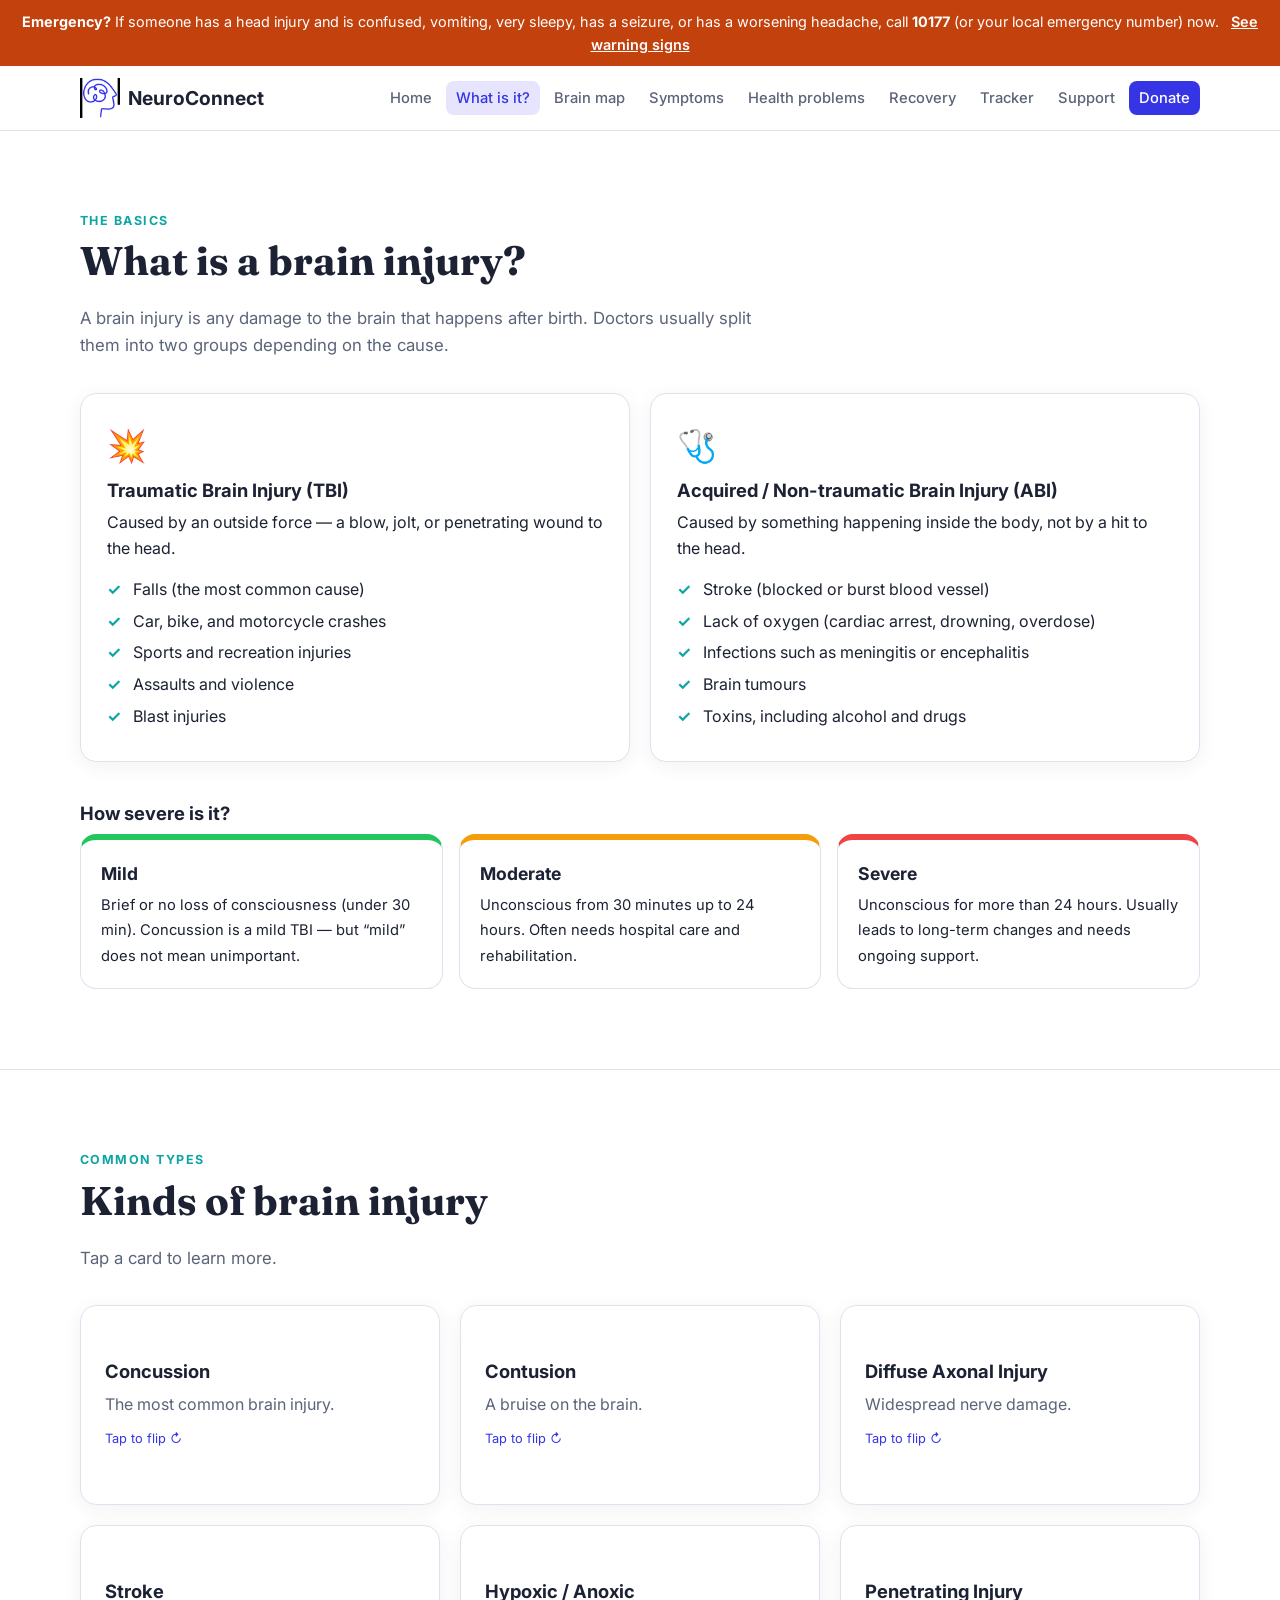
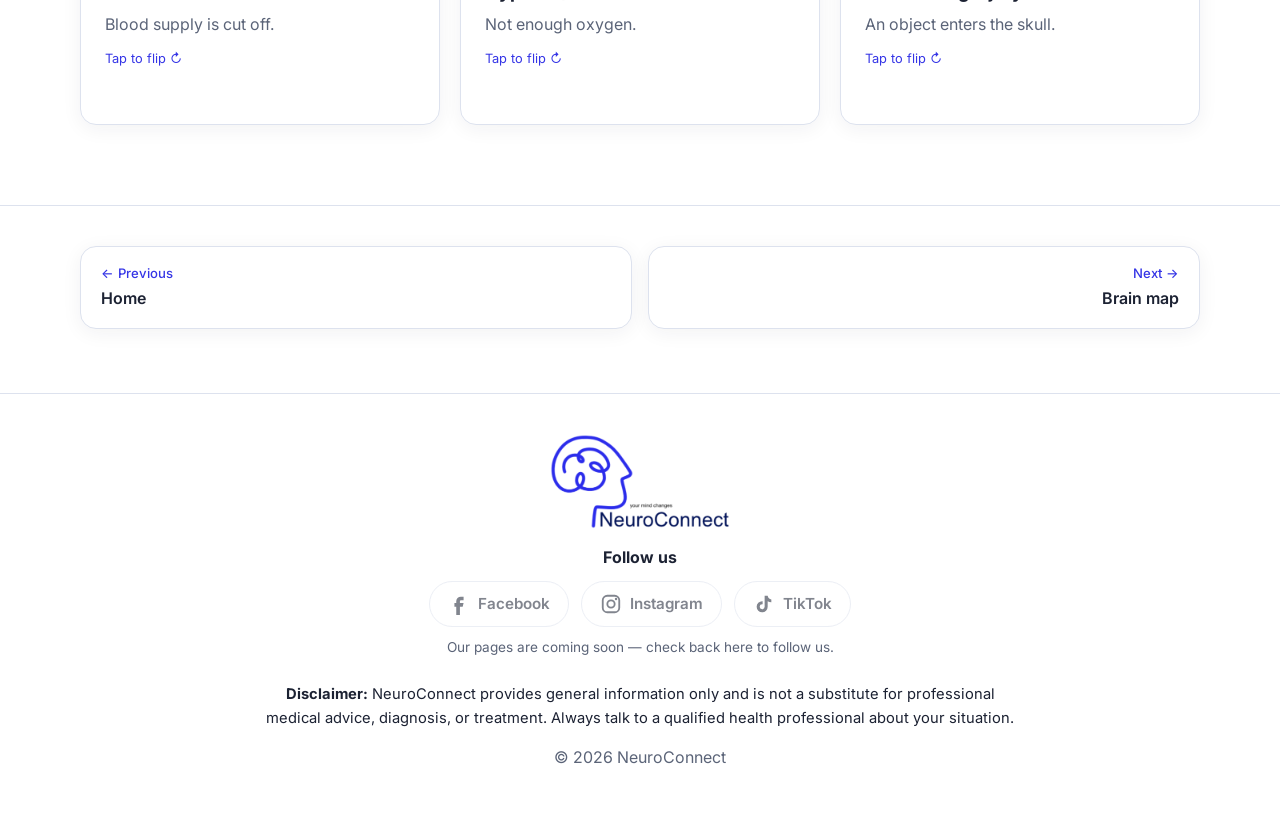
==== commit 00c2d7f2: "Add Follow us links for Facebook, Instagram and TikTok Footer on every page shows social buttons. Li" ====
--- a/about.html
+++ b/about.html
@@ -158,6 +158,24 @@
   <footer class="site-footer">
     <div class="container">
       <img src="images/logo.png" alt="NeuroConnect" class="footer-logo" width="900" height="478">
+      <div class="social">
+        <p class="social-title">Follow us</p>
+        <div class="social-links">
+          <a data-social="facebook" aria-label="NeuroConnect on Facebook" target="_blank" rel="noopener">
+            <svg viewBox="0 0 24 24" width="22" height="22" aria-hidden="true"><path fill="currentColor" d="M14 8h3V4h-3c-2.8 0-5 2.2-5 5v2H7v4h2v9h4v-9h3l1-4h-4V9c0-.6.4-1 1-1z"/></svg>
+            <span>Facebook</span>
+          </a>
+          <a data-social="instagram" aria-label="NeuroConnect on Instagram" target="_blank" rel="noopener">
+            <svg viewBox="0 0 24 24" width="22" height="22" aria-hidden="true"><g fill="none" stroke="currentColor" stroke-width="2"><rect x="3" y="3" width="18" height="18" rx="5"/><circle cx="12" cy="12" r="4"/></g><circle cx="17.5" cy="6.5" r="1.3" fill="currentColor"/></svg>
+            <span>Instagram</span>
+          </a>
+          <a data-social="tiktok" aria-label="NeuroConnect on TikTok" target="_blank" rel="noopener">
+            <svg viewBox="0 0 24 24" width="22" height="22" aria-hidden="true"><path fill="currentColor" d="M16 3c.4 2.3 1.9 3.8 4 4v3.2c-1.5 0-2.9-.4-4-1.1V15a6 6 0 1 1-6-6h.5v3.3H10a2.7 2.7 0 1 0 2.7 2.7V3H16z"/></svg>
+            <span>TikTok</span>
+          </a>
+        </div>
+        <p class="social-soon muted">Our pages are coming soon — check back here to follow us.</p>
+      </div>
       <p class="disclaimer"><strong>Disclaimer:</strong> NeuroConnect provides general information only and is not a substitute for professional medical advice, diagnosis, or treatment. Always talk to a qualified health professional about your situation.</p>
       <p class="muted">&copy; <span id="year"></span> NeuroConnect</p>
     </div>
--- a/styles.css
+++ b/styles.css
@@ -401,3 +401,18 @@
   .donate-form { position: static; }
   .nav-links a.nav-donate { text-align: center; }
 }
+
+/* ===== Follow us ===== */
+.social { margin: 8px 0 24px; }
+.social-title { font-weight: 700; margin-bottom: 10px; }
+.social-links { display: flex; justify-content: center; gap: 12px; flex-wrap: wrap; }
+.social-links a {
+  display: inline-flex; align-items: center; gap: 8px;
+  padding: 10px 18px; border: 1px solid var(--border); border-radius: 999px;
+  color: var(--text); text-decoration: none; font-weight: 600; font-size: 0.95rem;
+  transition: border-color 0.2s, color 0.2s, transform 0.2s;
+}
+.social-links a:hover { border-color: var(--primary); color: var(--primary); transform: translateY(-2px); }
+.social-links a.pending { opacity: 0.55; cursor: default; }
+.social-links a.pending:hover { border-color: var(--border); color: var(--text); transform: none; }
+.social-soon { font-size: 0.85rem; margin: 10px 0 0; }
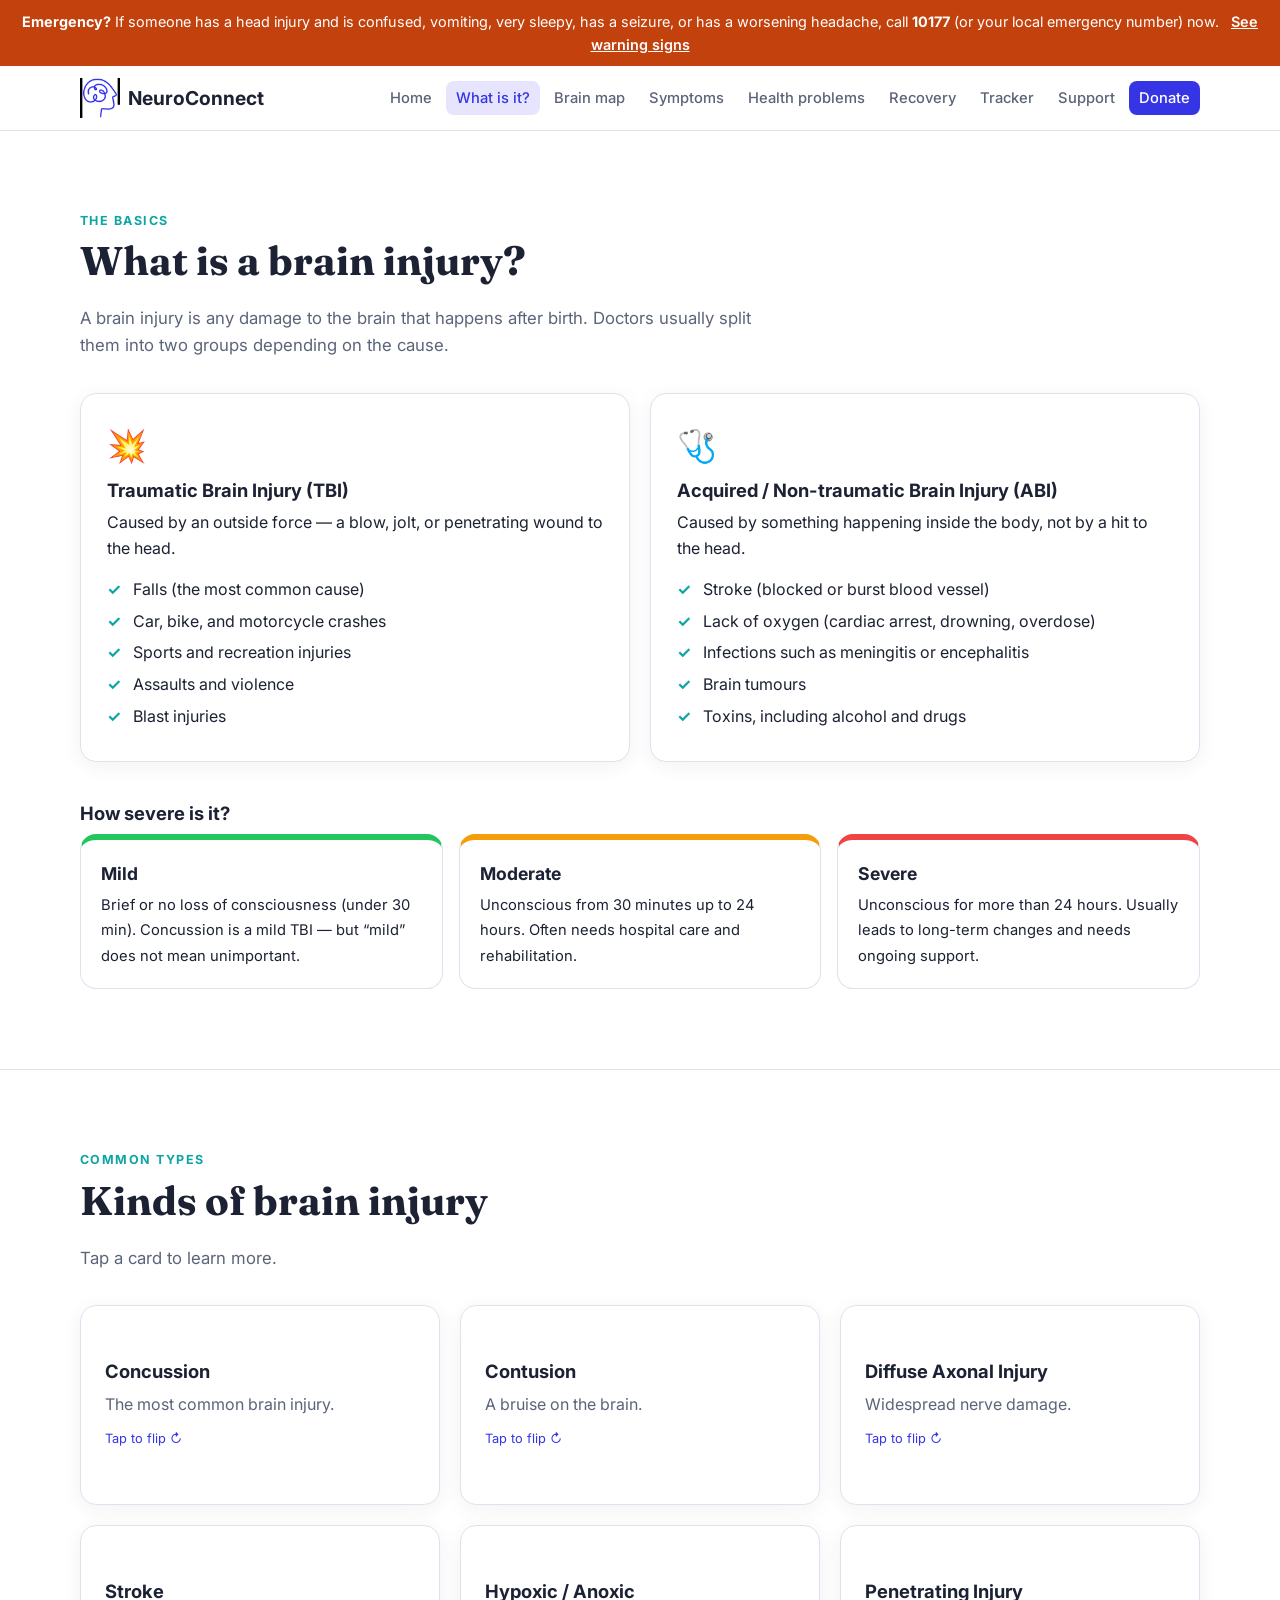
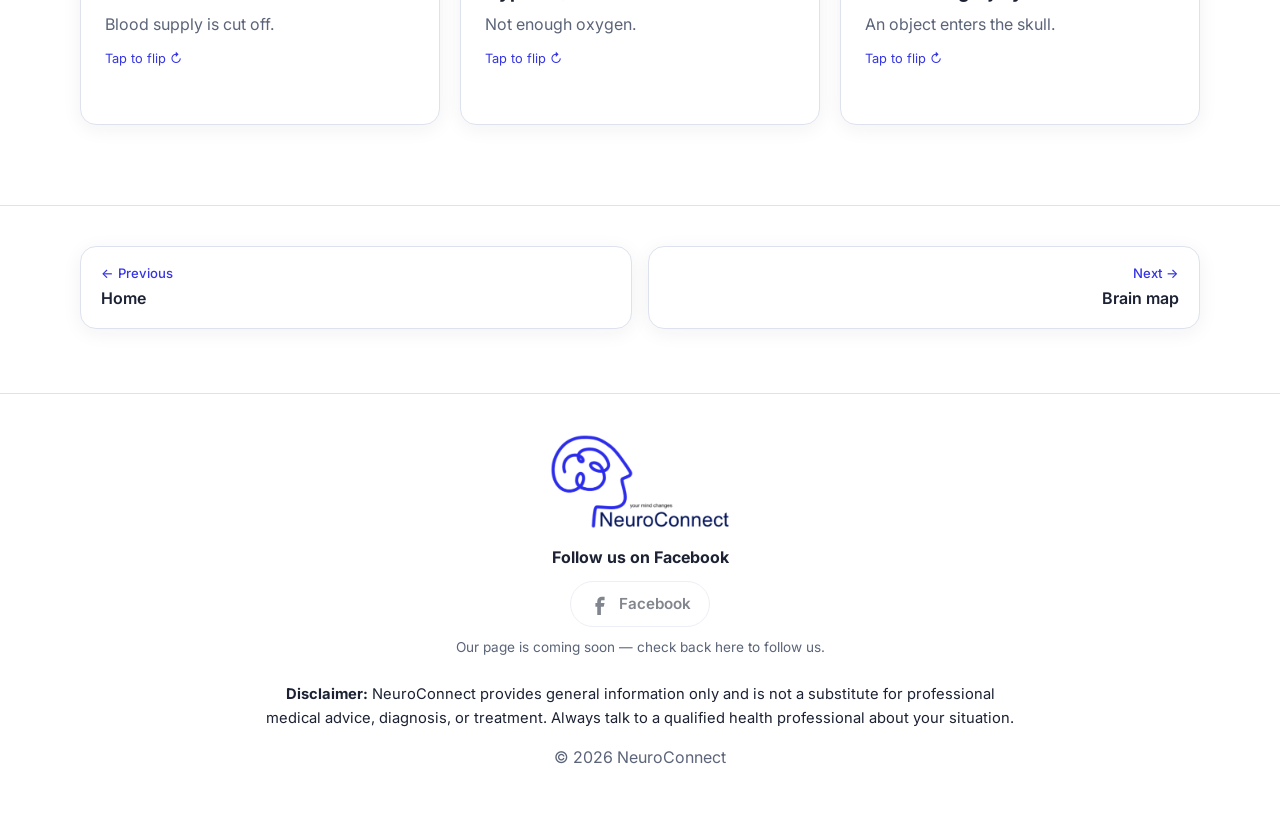
==== commit 08300b70: "Show Facebook only in Follow us section Co-Authored-By: Claude Opus 5.5 <noreply@anthropic.com>" ====
--- a/about.html
+++ b/about.html
@@ -159,22 +159,14 @@
     <div class="container">
       <img src="images/logo.png" alt="NeuroConnect" class="footer-logo" width="900" height="478">
       <div class="social">
-        <p class="social-title">Follow us</p>
+        <p class="social-title">Follow us on Facebook</p>
         <div class="social-links">
           <a data-social="facebook" aria-label="NeuroConnect on Facebook" target="_blank" rel="noopener">
             <svg viewBox="0 0 24 24" width="22" height="22" aria-hidden="true"><path fill="currentColor" d="M14 8h3V4h-3c-2.8 0-5 2.2-5 5v2H7v4h2v9h4v-9h3l1-4h-4V9c0-.6.4-1 1-1z"/></svg>
             <span>Facebook</span>
           </a>
-          <a data-social="instagram" aria-label="NeuroConnect on Instagram" target="_blank" rel="noopener">
-            <svg viewBox="0 0 24 24" width="22" height="22" aria-hidden="true"><g fill="none" stroke="currentColor" stroke-width="2"><rect x="3" y="3" width="18" height="18" rx="5"/><circle cx="12" cy="12" r="4"/></g><circle cx="17.5" cy="6.5" r="1.3" fill="currentColor"/></svg>
-            <span>Instagram</span>
-          </a>
-          <a data-social="tiktok" aria-label="NeuroConnect on TikTok" target="_blank" rel="noopener">
-            <svg viewBox="0 0 24 24" width="22" height="22" aria-hidden="true"><path fill="currentColor" d="M16 3c.4 2.3 1.9 3.8 4 4v3.2c-1.5 0-2.9-.4-4-1.1V15a6 6 0 1 1-6-6h.5v3.3H10a2.7 2.7 0 1 0 2.7 2.7V3H16z"/></svg>
-            <span>TikTok</span>
-          </a>
         </div>
-        <p class="social-soon muted">Our pages are coming soon — check back here to follow us.</p>
+        <p class="social-soon muted">Our page is coming soon — check back here to follow us.</p>
       </div>
       <p class="disclaimer"><strong>Disclaimer:</strong> NeuroConnect provides general information only and is not a substitute for professional medical advice, diagnosis, or treatment. Always talk to a qualified health professional about your situation.</p>
       <p class="muted">&copy; <span id="year"></span> NeuroConnect</p>
